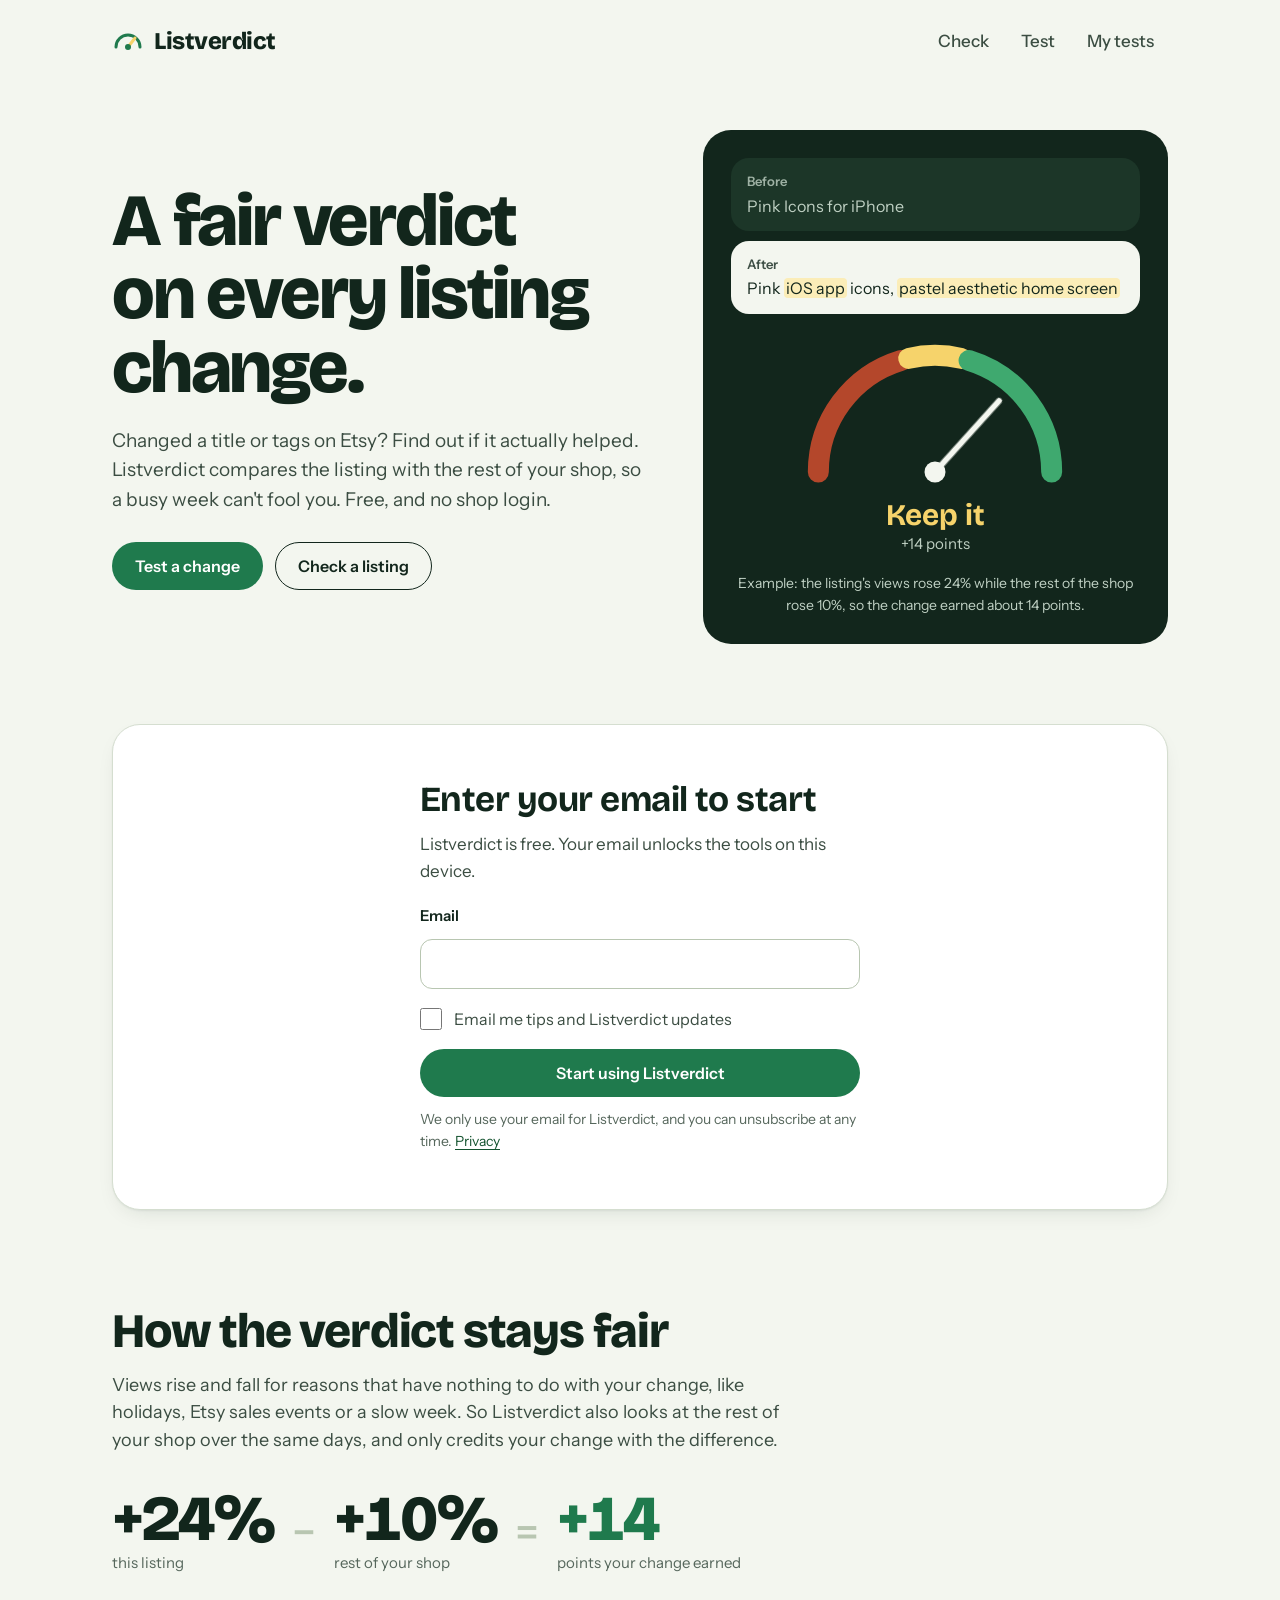
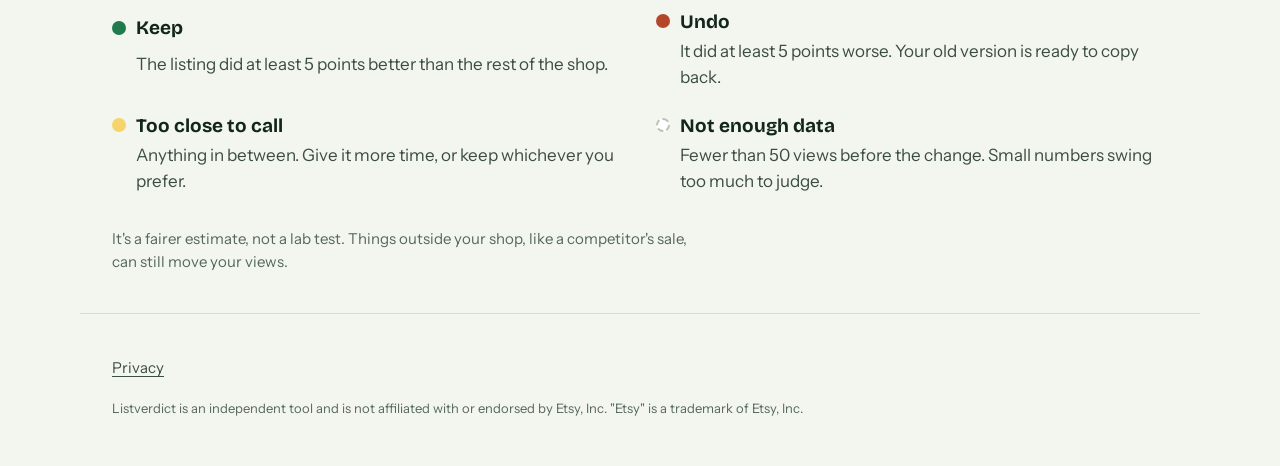
==== index.html @ ee2370c1 "Launch Listverdict: listing checker, change tests and fair verdicts Free, email-gated web tool for E" ====
<!doctype html>
<html lang="en">
<head>
  <meta charset="utf-8">
  <meta name="viewport" content="width=device-width, initial-scale=1">
  <title>Listverdict: a fair verdict on every listing change</title>
  <meta name="description" content="A free tool for Etsy sellers. Check a listing, test a change, and get a fair keep-or-undo verdict that accounts for your whole shop.">
  <meta name="theme-color" content="#1F7A4D">
  <meta property="og:title" content="Listverdict">
  <meta property="og:description" content="A fair verdict on every listing change. Free.">
  <meta property="og:type" content="website">
  <link rel="icon" href="favicon.svg" type="image/svg+xml">
  <link rel="preconnect" href="https://fonts.googleapis.com">
  <link rel="preconnect" href="https://fonts.gstatic.com" crossorigin>
  <link rel="stylesheet" href="https://fonts.googleapis.com/css2?family=Bricolage+Grotesque:opsz,wght@12..96,500;12..96,700;12..96,800&family=Instrument+Sans:wght@400;500;600&display=swap">
  <link rel="stylesheet" href="style.css">
</head>
<body>
  <a class="skip-link" href="#app">Skip to the tool</a>

  <header class="site-header">
    <a class="brand" href="#top" aria-label="Listverdict home">
      <svg class="brand-mark" viewBox="0 0 32 32" aria-hidden="true">
        <path d="M4 22a12 12 0 0 1 24 0" fill="none" stroke="currentColor" stroke-width="3" stroke-linecap="round"/>
        <path d="M16 22l7-9" fill="none" stroke="#F6D36B" stroke-width="3" stroke-linecap="round"/>
        <circle cx="16" cy="22" r="3" fill="currentColor"/>
      </svg>
      <span>Listverdict</span>
    </a>
    <nav class="site-nav" aria-label="Tools">
      <a href="#app" data-go="check">Check</a>
      <a href="#app" data-go="test">Test</a>
      <a href="#app" data-go="tests">My tests</a>
    </nav>
  </header>

  <main id="top">
    <section class="hero">
      <div class="hero-copy">
        <h1>A fair verdict on every listing change.</h1>
        <p class="lede">Changed a title or tags on Etsy? Find out if it actually helped. Listverdict compares the listing with the rest of your shop, so a busy week can't fool you. Free, and no shop login.</p>
        <div class="hero-actions">
          <a class="btn btn-primary" href="#app" data-go="test">Test a change</a>
          <a class="btn btn-ghost" href="#app" data-go="check">Check a listing</a>
        </div>
      </div>

      <figure class="hero-demo" aria-label="Example verdict">
        <div class="demo-cards">
          <div class="demo-card demo-old">
            <span class="demo-tag">Before</span>
            <p>Pink Icons for iPhone</p>
          </div>
          <div class="demo-card demo-new">
            <span class="demo-tag">After</span>
            <p>Pink <mark>iOS app</mark> icons, <mark>pastel aesthetic home screen</mark></p>
          </div>
        </div>
        <div class="demo-meter">
          <svg class="meter" viewBox="0 0 240 140" aria-hidden="true">
            <path class="meter-zone zone-undo" d="M20 120 A100 100 0 0 1 90.8 24.4"/>
            <path class="meter-zone zone-close" d="M97.5 22.6 A100 100 0 0 1 142.5 22.6"/>
            <path class="meter-zone zone-keep" d="M149.2 24.4 A100 100 0 0 1 220 120"/>
            <g class="needle" style="--deg: 42deg">
              <line x1="120" y1="120" x2="120" y2="38"/>
            </g>
            <circle class="needle-hub" cx="120" cy="120" r="9"/>
          </svg>
          <div class="demo-result">
            <strong>Keep it</strong>
            <span>+14 points</span>
          </div>
        </div>
        <figcaption>Example: the listing's views rose 24% while the rest of the shop rose 10%, so the change earned about 14 points.</figcaption>
      </figure>
    </section>

    <section id="app" class="app" aria-label="Listverdict tools">
      <!-- Email gate: shown until the visitor enters an email on this device -->
      <div class="gate" id="gate">
        <form class="gate-form" id="gate-form" novalidate>
          <h2>Enter your email to start</h2>
          <p>Listverdict is free. Your email unlocks the tools on this device.</p>
          <label class="field-label" for="gate-email">Email</label>
          <input class="input" id="gate-email" name="email" type="email" autocomplete="email" inputmode="email" required>
          <label class="checkbox">
            <input type="checkbox" id="gate-consent" name="consent">
            <span>Email me tips and Listverdict updates</span>
          </label>
          <button class="btn btn-primary btn-wide" type="submit" id="gate-submit">Start using Listverdict</button>
          <p class="form-error" id="gate-error" role="alert"></p>
          <p class="fine">We only use your email for Listverdict, and you can unsubscribe at any time. <a href="privacy.html">Privacy</a></p>
        </form>
      </div>

      <div class="tool" id="tool" hidden>
        <div class="tabs" role="tablist" aria-label="Choose a tool">
          <button class="tab" role="tab" id="tab-check" aria-controls="panel-check" data-tab="check">Check a listing</button>
          <button class="tab" role="tab" id="tab-test" aria-controls="panel-test" data-tab="test">Test a change</button>
          <button class="tab" role="tab" id="tab-tests" aria-controls="panel-tests" data-tab="tests">My tests <span class="tab-count" id="tests-count"></span></button>
        </div>

        <!-- Check a listing -->
        <div class="panel" role="tabpanel" id="panel-check" aria-labelledby="tab-check">
          <div class="check-grid">
            <div class="check-inputs">
              <div class="field">
                <div class="field-head">
                  <label class="field-label" for="check-title">Title</label>
                  <span class="counter" id="check-title-count">0 / 140</span>
                </div>
                <textarea class="input" id="check-title" rows="3" placeholder="Paste your listing title"></textarea>
              </div>
              <div class="field">
                <div class="field-head">
                  <span class="field-label" id="check-tags-label">Tags</span>
                  <span class="counter" id="check-tags-count">0 / 13</span>
                </div>
                <div class="chips" data-chips="check-tags" aria-labelledby="check-tags-label"></div>
                <p class="hint">Press Enter or type a comma after each tag. You can paste them all at once.</p>
              </div>
              <div class="field">
                <div class="field-head">
                  <label class="field-label" for="check-desc">First lines of the description <span class="optional">(optional)</span></label>
                  <span class="counter" id="check-desc-count">0</span>
                </div>
                <textarea class="input" id="check-desc" rows="3" placeholder="Paste the start of your description"></textarea>
              </div>
            </div>
            <div class="check-results" aria-live="polite">
              <h3 class="results-title" id="check-summary">Paste a title to see tips</h3>
              <ul class="tips" id="check-tips"></ul>
            </div>
          </div>
        </div>

        <!-- Test a change (step by step) -->
        <div class="panel" role="tabpanel" id="panel-test" aria-labelledby="tab-test" hidden>
          <div class="progress" aria-hidden="true"><span class="progress-bar" id="wiz-bar"></span></div>
          <p class="step-count" id="wiz-count">Step 1 of 5</p>

          <form class="wizard" id="wizard" novalidate>
            <fieldset class="step" data-step="1">
              <legend class="step-title">Which listing are you changing?</legend>
              <p class="step-help">A short name so you can find this test later.</p>
              <input class="input input-big" id="wiz-name" type="text" maxlength="60" placeholder="e.g. Pink icon pack">
            </fieldset>

            <fieldset class="step" data-step="2" hidden>
              <legend class="step-title">Paste the version that's live now</legend>
              <p class="step-help">This is your backup. If the change doesn't work, you'll copy it back from here.</p>
              <div class="field">
                <div class="field-head">
                  <label class="field-label" for="wiz-old-title">Current title</label>
                  <span class="counter" id="wiz-old-title-count">0 / 140</span>
                </div>
                <textarea class="input" id="wiz-old-title" rows="3"></textarea>
              </div>
              <div class="field">
                <div class="field-head">
                  <span class="field-label" id="wiz-old-tags-label">Current tags <span class="optional">(optional)</span></span>
                  <span class="counter" id="wiz-old-tags-count">0 / 13</span>
                </div>
                <div class="chips" data-chips="wiz-old-tags" aria-labelledby="wiz-old-tags-label"></div>
              </div>
            </fieldset>

            <fieldset class="step" data-step="3" hidden>
              <legend class="step-title">Write the new version</legend>
              <p class="step-help">We've copied your current version in. Change only one or two things, so you know what made the difference.</p>
              <div class="field">
                <div class="field-head">
                  <label class="field-label" for="wiz-new-title">New title</label>
                  <span class="counter" id="wiz-new-title-count">0 / 140</span>
                </div>
                <textarea class="input" id="wiz-new-title" rows="3"></textarea>
              </div>
              <div class="field">
                <div class="field-head">
                  <span class="field-label" id="wiz-new-tags-label">New tags <span class="optional">(optional)</span></span>
                  <span class="counter" id="wiz-new-tags-count">0 / 13</span>
                </div>
                <div class="chips" data-chips="wiz-new-tags" aria-labelledby="wiz-new-tags-label"></div>
              </div>
            </fieldset>

            <fieldset class="step" data-step="4" hidden>
              <legend class="step-title">Views from the 14 days before the change</legend>
              <p class="step-help">In Etsy, open Shop Manager, then Stats. Set the date range to the last 14 days. Use views for both numbers.</p>
              <div class="number-pair">
                <div class="field">
                  <label class="field-label" for="wiz-before-listing">This listing's views</label>
                  <input class="input input-big" id="wiz-before-listing" type="number" inputmode="numeric" min="0" step="1">
                </div>
                <div class="field">
                  <label class="field-label" for="wiz-before-shop">Whole shop's views</label>
                  <input class="input input-big" id="wiz-before-shop" type="number" inputmode="numeric" min="0" step="1">
                </div>
              </div>
            </fieldset>

            <fieldset class="step" data-step="5" hidden>
              <legend class="step-title">Now make the change on Etsy</legend>
              <p class="step-help">Copy your new version into the listing, save it on Etsy, then start the test here.</p>
              <div class="swap" id="wiz-swap"></div>
            </fieldset>

            <p class="form-error" id="wiz-error" role="alert"></p>
            <div class="wizard-nav">
              <button class="btn btn-ghost" type="button" id="wiz-back">Back</button>
              <button class="btn btn-primary" type="submit" id="wiz-next">Next</button>
            </div>
          </form>
        </div>

        <!-- My tests -->
        <div class="panel" role="tabpanel" id="panel-tests" aria-labelledby="tab-tests" hidden>
          <div class="tests-empty" id="tests-empty">
            <h3>No tests yet</h3>
            <p>Start one and it will appear here with a countdown to its verdict.</p>
            <button class="btn btn-primary" type="button" data-tab-go="test">Test a change</button>
          </div>
          <ul class="tests" id="tests-list"></ul>
          <div class="backup">
            <p>Your tests are saved in this browser only. Download a backup to keep them safe or move them to another device.</p>
            <div class="backup-actions">
              <button class="btn btn-small" type="button" id="backup-download">Download backup</button>
              <label class="btn btn-small btn-file">Restore backup<input type="file" id="backup-restore" accept="application/json,.json"></label>
            </div>
            <p class="form-error" id="backup-error" role="alert"></p>
          </div>
        </div>
      </div>
    </section>

    <section class="fair">
      <div class="fair-copy">
        <h2>How the verdict stays fair</h2>
        <p>Views rise and fall for reasons that have nothing to do with your change, like holidays, Etsy sales events or a slow week. So Listverdict also looks at the rest of your shop over the same days, and only credits your change with the difference.</p>
      </div>
      <div class="equation" aria-label="This listing up 24 percent, minus the rest of your shop up 10 percent, equals 14 points earned by your change">
        <div class="eq-term"><span class="eq-num">+24%</span><span class="eq-label">this listing</span></div>
        <span class="eq-op" aria-hidden="true">−</span>
        <div class="eq-term"><span class="eq-num">+10%</span><span class="eq-label">rest of your shop</span></div>
        <span class="eq-op" aria-hidden="true">=</span>
        <div class="eq-term eq-answer"><span class="eq-num">+14</span><span class="eq-label">points your change earned</span></div>
      </div>
      <dl class="rules">
        <div><dt class="rule-keep">Keep</dt><dd>The listing did at least 5 points better than the rest of the shop.</dd></div>
        <div><dt class="rule-undo">Undo</dt><dd>It did at least 5 points worse. Your old version is ready to copy back.</dd></div>
        <div><dt class="rule-close">Too close to call</dt><dd>Anything in between. Give it more time, or keep whichever you prefer.</dd></div>
        <div><dt class="rule-data">Not enough data</dt><dd>Fewer than 50 views before the change. Small numbers swing too much to judge.</dd></div>
      </dl>
      <p class="fair-note">It's a fairer estimate, not a lab test. Things outside your shop, like a competitor's sale, can still move your views.</p>
    </section>
  </main>

  <footer class="site-footer">
    <p class="footer-kofi" id="kofi-wrap" hidden>Listverdict is free. If it helped, you can <a id="kofi-link" href="#" target="_blank" rel="noopener">buy me a coffee</a>.</p>
    <p class="footer-links"><a href="privacy.html">Privacy</a></p>
    <p class="footer-legal">Listverdict is an independent tool and is not affiliated with or endorsed by Etsy, Inc. "Etsy" is a trademark of Etsy, Inc.</p>
  </footer>

  <dialog class="dialog" id="results-dialog" aria-labelledby="results-title">
    <form method="dialog" class="dialog-close-form"><button class="dialog-x" aria-label="Close">×</button></form>
    <div id="results-body"></div>
  </dialog>

  <div class="toast" id="toast" role="status" aria-live="polite"></div>

  <script src="script.js" defer></script>
</body>
</html>
---- style.css ----
/* Listverdict styles
   Colours and type live in the :root tokens below, so the look can be changed in one place. */

:root {
  --leaf: #1F7A4D;
  --leaf-deep: #14532F;
  --leaf-soft: #E2F0E4;
  --forest: #12261C;
  --forest-2: #1C3628;
  --paper: #F3F6EF;
  --card: #FFFFFF;
  --sun: #F6D36B;
  --sun-soft: #FBEDB8;
  --brick: #B4472B;
  --brick-soft: #F8E1D9;
  --amber-ink: #7A5200;
  --ink: #12261C;
  --ink-2: #3B4D42;
  --muted: #56675C;
  --line: #D5DED0;
  --line-strong: #B8C6B1;

  --font-display: "Bricolage Grotesque", "Avenir Next", system-ui, sans-serif;
  --font-body: "Instrument Sans", system-ui, -apple-system, "Segoe UI", sans-serif;

  --r-panel: 28px;
  --r-card: 18px;
  --r-input: 12px;
  --shadow: 0 1px 2px rgba(18, 38, 28, .06), 0 8px 24px -12px rgba(18, 38, 28, .18);

  color-scheme: light;
}

*, *::before, *::after { box-sizing: border-box; }

html { -webkit-text-size-adjust: 100%; scroll-behavior: smooth; }

body {
  margin: 0;
  background: var(--paper);
  color: var(--ink);
  font-family: var(--font-body);
  font-size: 17px;
  line-height: 1.55;
}

img, svg { display: block; max-width: 100%; }

a { color: var(--leaf-deep); text-underline-offset: 3px; }
a:hover { color: var(--leaf); }

h1, h2, h3 {
  font-family: var(--font-display);
  line-height: 1.08;
  letter-spacing: -0.015em;
  margin: 0;
}

p { margin: 0; }

button, input, textarea { font: inherit; color: inherit; }

:focus-visible {
  outline: 3px solid var(--leaf);
  outline-offset: 2px;
  border-radius: 6px;
}

[hidden] { display: none !important; }

.skip-link {
  position: absolute;
  left: 12px;
  top: -60px;
  background: var(--forest);
  color: #fff;
  padding: 10px 16px;
  border-radius: 10px;
  z-index: 50;
}
.skip-link:focus { top: 12px; color: #fff; }

/* ---------- Header ---------- */

.site-header {
  max-width: 1120px;
  margin: 0 auto;
  padding: 18px 20px;
  display: flex;
  flex-wrap: wrap;
  align-items: center;
  justify-content: space-between;
  gap: 12px 24px;
}

.brand {
  display: inline-flex;
  align-items: center;
  gap: 10px;
  text-decoration: none;
  color: var(--forest);
  font-family: var(--font-display);
  font-weight: 800;
  font-size: 24px;
  letter-spacing: -0.02em;
  min-height: 44px;
}
.brand:hover { color: var(--forest); }
.brand-mark { width: 32px; height: 32px; color: var(--leaf); }

.site-nav { display: flex; gap: 4px; flex-wrap: wrap; }
.site-nav a {
  text-decoration: none;
  color: var(--ink-2);
  font-weight: 500;
  padding: 10px 14px;
  border-radius: 999px;
  min-height: 44px;
  display: inline-flex;
  align-items: center;
}
.site-nav a:hover { background: var(--leaf-soft); color: var(--forest); }

/* ---------- Buttons ---------- */

.btn {
  display: inline-flex;
  align-items: center;
  justify-content: center;
  gap: 8px;
  min-height: 48px;
  padding: 0 22px;
  border-radius: 999px;
  border: 1.5px solid transparent;
  font-weight: 600;
  font-size: 16px;
  text-decoration: none;
  cursor: pointer;
  transition: background-color .15s ease, transform .15s ease, border-color .15s ease;
}
.btn:active { transform: translateY(1px); }
.btn:disabled { opacity: .55; cursor: not-allowed; }

.btn-primary { background: var(--leaf); color: #fff; }
.btn-primary:hover { background: var(--leaf-deep); color: #fff; }

.btn-ghost { background: transparent; border-color: var(--forest); color: var(--forest); }
.btn-ghost:hover { background: var(--forest); color: #fff; }

.btn-small {
  min-height: 44px;
  padding: 0 16px;
  font-size: 15px;
  background: var(--card);
  border-color: var(--line-strong);
  color: var(--forest);
}
.btn-small:hover { border-color: var(--forest); }

.btn-wide { width: 100%; }

.btn-file { position: relative; overflow: hidden; }
.btn-file input {
  position: absolute;
  inset: 0;
  opacity: 0;
  cursor: pointer;
}
.btn-file:focus-within { outline: 3px solid var(--leaf); outline-offset: 2px; }

/* ---------- Hero ---------- */

.hero {
  max-width: 1120px;
  margin: 0 auto;
  padding: 28px 20px 56px;
  display: grid;
  gap: 40px;
  align-items: center;
}

.hero h1 {
  font-size: clamp(2.5rem, 8vw, 4.6rem);
  font-weight: 800;
  line-height: 1.0;
  letter-spacing: -0.03em;
  max-width: 11ch;
}

.lede {
  margin-top: 20px;
  font-size: 19px;
  color: var(--ink-2);
  max-width: 34em;
}

.hero-actions { margin-top: 28px; display: flex; flex-wrap: wrap; gap: 12px; }

.hero-demo {
  margin: 0;
  background: var(--forest);
  color: #F3F6EF;
  border-radius: var(--r-panel);
  padding: 22px;
  display: grid;
  gap: 18px;
}

.demo-cards { display: grid; gap: 10px; }

.demo-card {
  border-radius: var(--r-card);
  padding: 14px 16px;
  font-size: 16px;
  line-height: 1.4;
}
.demo-old { background: var(--forest-2); color: #BFD0C3; }
.demo-new { background: var(--paper); color: var(--forest); }
.demo-new mark { background: var(--sun-soft); color: var(--forest); border-radius: 4px; padding: 0 2px; }

.demo-tag {
  display: block;
  font-size: 13px;
  font-weight: 600;
  margin-bottom: 4px;
  opacity: .8;
}

.demo-meter { display: grid; justify-items: center; gap: 4px; }
.demo-meter .meter { width: min(280px, 100%); }

.demo-result { text-align: center; display: grid; }
.demo-result strong {
  font-family: var(--font-display);
  font-size: 30px;
  color: var(--sun);
  line-height: 1.1;
}
.demo-result span { color: #BFD0C3; font-size: 15px; }

.hero-demo figcaption { font-size: 14px; color: #BFD0C3; text-align: center; }

/* Meter (used in the hero and in verdicts) */

.meter-zone { fill: none; stroke-width: 18; stroke-linecap: round; }
.zone-undo { stroke: var(--brick); }
.zone-close { stroke: var(--sun); }
.zone-keep { stroke: var(--leaf); }
.hero-demo .zone-keep { stroke: #3FA96F; }

.needle {
  transform-origin: 120px 120px;
  transform: rotate(var(--deg, 0deg));
  transition: transform 1.1s cubic-bezier(.34, 1.4, .5, 1);
}
.needle line { stroke: currentColor; stroke-width: 5; stroke-linecap: round; }
.needle-hub { fill: currentColor; }

.hero-demo .needle, .hero-demo .needle-hub { color: #F3F6EF; }

/* One page-load moment: the hero needle swings into place */
.hero-demo .needle { animation: needle-in 1.4s cubic-bezier(.34, 1.4, .5, 1) .3s both; }
.hero-demo .demo-result { animation: fade-in .4s ease 1.4s both; }

@keyframes needle-in {
  from { transform: rotate(-90deg); }
  to { transform: rotate(var(--deg)); }
}
@keyframes fade-in {
  from { opacity: 0; transform: translateY(4px); }
  to { opacity: 1; transform: none; }
}

/* ---------- App panel ---------- */

.app {
  max-width: 1120px;
  margin: 0 auto;
  padding: 0 20px;
  scroll-margin-top: 16px;
}

.gate, .tool {
  background: var(--card);
  border: 1px solid var(--line);
  border-radius: var(--r-panel);
  box-shadow: var(--shadow);
}

.gate { padding: 36px 20px; }

.gate-form {
  max-width: 440px;
  margin: 0 auto;
  display: grid;
  gap: 12px;
}
.gate-form h2 { font-size: clamp(1.7rem, 5vw, 2.2rem); }
.gate-form > p:first-of-type { color: var(--ink-2); margin-bottom: 8px; }

.checkbox {
  display: flex;
  align-items: flex-start;
  gap: 12px;
  font-size: 16px;
  color: var(--ink-2);
  cursor: pointer;
  padding: 6px 0;
}
.checkbox input {
  width: 22px;
  height: 22px;
  margin: 1px 0 0;
  accent-color: var(--leaf);
  flex: none;
}

.fine { font-size: 14px; color: var(--muted); }

.form-error { color: var(--brick); font-size: 15px; font-weight: 500; min-height: 0; }
.form-error:empty { display: none; }

/* Tabs */

.tool { padding: 14px; }

.tabs {
  display: flex;
  gap: 4px;
  padding: 4px;
  background: var(--paper);
  border-radius: 999px;
  overflow-x: auto;
  scrollbar-width: none;
}
.tabs::-webkit-scrollbar { display: none; }

.tab {
  flex: 1 0 auto;
  min-height: 44px;
  padding: 0 16px;
  border: 0;
  border-radius: 999px;
  background: transparent;
  color: var(--ink-2);
  font-weight: 600;
  font-size: 15px;
  cursor: pointer;
  white-space: nowrap;
}
.tab:hover { color: var(--forest); }
.tab[aria-selected="true"] { background: var(--forest); color: #fff; }

.tab-count {
  display: inline-block;
  min-width: 22px;
  padding: 0 6px;
  margin-left: 4px;
  border-radius: 999px;
  background: var(--sun);
  color: var(--forest);
  font-size: 13px;
  line-height: 22px;
}
.tab-count:empty { display: none; }

.panel { padding: 22px 8px 10px; }

@media (max-width: 420px) {
  .tab { padding: 0 10px; font-size: 14px; }
}

/* Fields */

.field { display: grid; gap: 6px; margin-bottom: 18px; }
.field-head { display: flex; justify-content: space-between; align-items: baseline; gap: 12px; }
.field-label { font-weight: 600; font-size: 15px; color: var(--forest); }
.optional { font-weight: 400; color: var(--muted); }
.hint { font-size: 14px; color: var(--muted); }

.counter { font-size: 14px; color: var(--muted); font-variant-numeric: tabular-nums; white-space: nowrap; }
.counter.is-warn { color: var(--amber-ink); font-weight: 600; }
.counter.is-bad { color: var(--brick); font-weight: 600; }

.input {
  width: 100%;
  min-height: 48px;
  padding: 12px 14px;
  border: 1.5px solid var(--line-strong);
  border-radius: var(--r-input);
  background: var(--card);
  font-size: 16px;
  line-height: 1.45;
  transition: border-color .15s ease;
}
.input:focus { outline: none; border-color: var(--leaf); box-shadow: 0 0 0 3px var(--leaf-soft); }
.input.is-invalid { border-color: var(--brick); }
textarea.input { resize: vertical; }
.input-big { font-size: 20px; min-height: 56px; }

/* Tag chips */

.chips {
  display: flex;
  flex-wrap: wrap;
  gap: 8px;
  padding: 8px;
  min-height: 52px;
  border: 1.5px solid var(--line-strong);
  border-radius: var(--r-input);
  background: var(--card);
  cursor: text;
}
.chips:focus-within { border-color: var(--leaf); box-shadow: 0 0 0 3px var(--leaf-soft); }

.chip {
  display: inline-flex;
  align-items: center;
  gap: 2px;
  max-width: 100%;
  padding: 0 4px 0 12px;
  min-height: 34px;
  border-radius: 999px;
  background: var(--leaf-soft);
  color: var(--forest);
  font-size: 15px;
}
.chip.is-long { background: var(--brick-soft); color: #7A2A16; }
.chip-text { overflow-wrap: anywhere; }
.chip-x {
  width: 30px;
  height: 30px;
  border: 0;
  border-radius: 999px;
  background: transparent;
  cursor: pointer;
  font-size: 18px;
  line-height: 1;
  color: inherit;
}
.chip-x:hover { background: rgba(18, 38, 28, .1); }

.chip-input {
  flex: 1 0 120px;
  min-width: 0;
  min-height: 34px;
  border: 0;
  outline: none;
  background: transparent;
  font-size: 16px;
  padding: 0 6px;
}

/* Checker */

.check-grid { display: grid; gap: 24px; }
.check-grid > * { min-width: 0; }

.check-results {
  background: var(--paper);
  border-radius: var(--r-card);
  padding: 20px;
  align-self: start;
}
.results-title { font-size: 22px; margin-bottom: 14px; }

.tips { list-style: none; margin: 0; padding: 0; display: grid; gap: 12px; }
.tip {
  display: grid;
  grid-template-columns: 22px 1fr;
  gap: 10px;
  font-size: 16px;
  line-height: 1.45;
}
.tip-icon {
  width: 22px;
  height: 22px;
  border-radius: 999px;
  display: grid;
  place-items: center;
  font-size: 13px;
  font-weight: 700;
  color: #fff;
  margin-top: 1px;
}
.tip-bad .tip-icon { background: var(--brick); }
.tip-warn .tip-icon { background: var(--sun); color: var(--forest); }
.tip-good .tip-icon { background: var(--leaf); }
.tip > span:last-child { min-width: 0; overflow-wrap: anywhere; }
.tip-tip .tip-icon { background: var(--leaf-soft); color: var(--leaf-deep); font-style: italic; font-family: Georgia, serif; }
.tip q { quotes: "\201C" "\201D"; font-weight: 600; }

/* Wizard */

.progress { height: 6px; background: var(--paper); border-radius: 999px; overflow: hidden; }
.progress-bar {
  display: block;
  height: 100%;
  width: 20%;
  background: var(--leaf);
  border-radius: 999px;
  transition: width .3s ease;
}
.step-count { margin-top: 10px; font-size: 14px; color: var(--muted); }

.wizard { max-width: 720px; }
.step { border: 0; margin: 0; padding: 0; min-width: 0; }
.step-title {
  padding: 0;
  font-family: var(--font-display);
  font-weight: 700;
  font-size: clamp(1.5rem, 4.5vw, 2rem);
  line-height: 1.12;
  letter-spacing: -0.015em;
  margin: 8px 0 8px;
}
.step-help { color: var(--ink-2); margin-bottom: 20px; max-width: 38em; }

.number-pair { display: grid; gap: 4px 16px; }

.wizard-nav { display: flex; justify-content: space-between; gap: 12px; margin-top: 8px; }
.wizard-nav .btn { min-width: 120px; }

/* Swap cards (old vs new) */

.swap {
  display: grid;
  gap: 12px;
  align-items: stretch;
}

.swap-card {
  border-radius: var(--r-card);
  padding: 16px;
  display: grid;
  gap: 10px;
  align-content: start;
}
.swap-card.is-old { background: var(--paper); border: 1.5px dashed var(--line-strong); }
.swap-card.is-new { background: var(--leaf-soft); border: 1.5px solid #A9D2B4; }

.swap-label { font-family: var(--font-display); font-weight: 700; font-size: 18px; }
.swap-title { font-size: 17px; overflow-wrap: anywhere; }
.swap-title mark { background: var(--sun-soft); color: var(--forest); border-radius: 4px; padding: 0 2px; }
.swap-tags { display: flex; flex-wrap: wrap; gap: 6px; }
.swap-tags span {
  font-size: 14px;
  padding: 3px 10px;
  border-radius: 999px;
  background: rgba(255, 255, 255, .8);
  border: 1px solid var(--line);
}
.swap-tags .is-added { background: var(--sun-soft); border-color: #E8C95A; }
.swap-copy { display: flex; flex-wrap: wrap; gap: 8px; }

.swap-btn {
  justify-self: center;
  align-self: center;
  width: 52px;
  height: 52px;
  border-radius: 999px;
  border: 0;
  background: var(--forest);
  color: #fff;
  cursor: pointer;
  display: grid;
  place-items: center;
  transition: transform .35s ease;
}
.swap-btn svg { width: 24px; height: 24px; transform: rotate(90deg); }
.swap-btn:hover { background: var(--leaf-deep); }
.swap.is-swapped .swap-btn { transform: rotate(180deg); }

.swap.is-swapped .swap-card:first-child { order: 3; }
.swap.is-swapped .swap-card:last-child { order: 1; }
.swap .swap-btn { order: 2; }
.swap.is-animating .swap-card { animation: swap-pop .35s ease; }

@keyframes swap-pop {
  0% { transform: scale(.97); opacity: .6; }
  100% { transform: none; opacity: 1; }
}

/* My tests */

.tests-empty {
  text-align: center;
  padding: 36px 12px;
  display: grid;
  justify-items: center;
  gap: 10px;
}
.tests-empty h3 { font-size: 24px; }
.tests-empty p { color: var(--ink-2); max-width: 30em; margin-bottom: 8px; }

.tests { list-style: none; margin: 0; padding: 0; display: grid; gap: 12px; }

.test-row {
  display: grid;
  grid-template-columns: 64px 1fr;
  gap: 14px;
  align-items: center;
  padding: 16px;
  border: 1px solid var(--line);
  border-radius: var(--r-card);
  background: var(--card);
}

.ring { width: 64px; height: 64px; position: relative; }
.ring svg { width: 64px; height: 64px; transform: rotate(-90deg); }
.ring-track { fill: none; stroke: var(--paper); stroke-width: 7; }
.ring-fill { fill: none; stroke: var(--leaf); stroke-width: 7; stroke-linecap: round; transition: stroke-dashoffset .6s ease; }
.ring-label {
  position: absolute;
  inset: 0;
  display: grid;
  place-items: center;
  text-align: center;
  font-size: 11px;
  line-height: 1.05;
  color: var(--muted);
}
.ring-label b { display: block; font-family: var(--font-display); font-size: 20px; color: var(--forest); }

.verdict-badge {
  width: 64px;
  height: 64px;
  border-radius: 999px;
  display: grid;
  place-items: center;
  font-family: var(--font-display);
  font-weight: 700;
  font-size: 14px;
  text-align: center;
  line-height: 1.05;
}
.badge-keep { background: var(--leaf); color: #fff; }
.badge-undo { background: var(--brick); color: #fff; }
.badge-close { background: var(--sun); color: var(--forest); }
.badge-data { background: var(--paper); color: var(--ink-2); border: 1.5px dashed var(--line-strong); }

.test-main { min-width: 0; display: grid; gap: 4px; }
.test-name { font-family: var(--font-display); font-weight: 700; font-size: 20px; overflow-wrap: anywhere; }
.test-meta { font-size: 15px; color: var(--muted); }
.test-actions { display: flex; flex-wrap: wrap; gap: 8px; margin-top: 8px; }
.btn-link {
  background: none;
  border: 0;
  color: var(--muted);
  text-decoration: underline;
  text-underline-offset: 3px;
  cursor: pointer;
  min-height: 44px;
  padding: 0 8px;
  font-size: 15px;
}
.btn-link:hover { color: var(--brick); }

.backup {
  margin-top: 24px;
  padding-top: 18px;
  border-top: 1px solid var(--line);
  display: grid;
  gap: 10px;
  font-size: 15px;
  color: var(--muted);
}
.backup-actions { display: flex; flex-wrap: wrap; gap: 8px; }

/* ---------- Fair section ---------- */

.fair {
  max-width: 1120px;
  margin: 0 auto;
  padding: 72px 20px 40px;
  display: grid;
  gap: 32px;
}
.fair h2 { font-size: clamp(2rem, 5.5vw, 3rem); font-weight: 800; letter-spacing: -0.025em; }
.fair-copy p { margin-top: 14px; color: var(--ink-2); max-width: 38em; font-size: 18px; }

.equation {
  display: flex;
  flex-wrap: wrap;
  align-items: center;
  gap: 12px 18px;
}
.eq-term { display: grid; }
.eq-num {
  font-family: var(--font-display);
  font-weight: 800;
  font-size: clamp(2.4rem, 9vw, 4rem);
  line-height: 1;
  letter-spacing: -0.03em;
  font-variant-numeric: tabular-nums;
}
.eq-label { font-size: 15px; color: var(--muted); }
.eq-op { font-family: var(--font-display); font-size: clamp(2rem, 7vw, 3rem); color: var(--line-strong); }
.eq-answer .eq-num { color: var(--leaf); }

.rules { margin: 0; display: grid; gap: 14px; }
.rules div { display: grid; gap: 2px; }
.rules dt { font-family: var(--font-display); font-weight: 700; font-size: 19px; display: flex; align-items: center; gap: 10px; }
.rules dt::before { content: ""; width: 14px; height: 14px; border-radius: 999px; flex: none; }
.rules dd { margin: 0 0 0 24px; color: var(--ink-2); }
.rule-keep::before { background: var(--leaf); }
.rule-undo::before { background: var(--brick); }
.rule-close::before { background: var(--sun); }
.rule-data::before { background: var(--card); border: 2px dashed var(--line-strong); }

.fair-note { font-size: 15px; color: var(--muted); max-width: 40em; }

/* ---------- Footer ---------- */

.site-footer {
  max-width: 1120px;
  margin: 0 auto;
  padding: 32px 20px 48px;
  border-top: 1px solid var(--line);
  display: grid;
  gap: 8px;
  font-size: 15px;
  color: var(--muted);
}
.footer-kofi { font-size: 17px; color: var(--ink-2); }
.footer-kofi a { font-weight: 600; }
.footer-links a { color: var(--ink-2); display: inline-block; padding: 10px 0; }
.footer-legal { font-size: 13px; }

/* ---------- Dialog (results and verdicts) ---------- */

.dialog {
  width: min(560px, calc(100vw - 24px));
  max-height: calc(100vh - 24px);
  border: 0;
  border-radius: 24px;
  padding: 26px 22px 22px;
  background: var(--card);
  color: var(--ink);
  box-shadow: 0 24px 64px -16px rgba(18, 38, 28, .45);
}
.dialog::backdrop { background: rgba(18, 38, 28, .55); }
.dialog-close-form { position: absolute; top: 10px; right: 10px; margin: 0; }
.dialog-x {
  width: 44px;
  height: 44px;
  border: 0;
  border-radius: 999px;
  background: var(--paper);
  font-size: 24px;
  line-height: 1;
  cursor: pointer;
}
.dialog h2 { font-size: 26px; margin-right: 44px; margin-bottom: 8px; }
.dialog .step-help { margin-bottom: 16px; }
.dialog .wizard-nav { justify-content: flex-end; }

.notice {
  background: var(--sun-soft);
  color: var(--forest);
  border-radius: var(--r-input);
  padding: 12px 14px;
  font-size: 15px;
  margin-bottom: 16px;
}

.verdict { display: grid; gap: 14px; }
.verdict .meter { width: min(300px, 100%); justify-self: center; }
.verdict .needle, .verdict .needle-hub { color: var(--forest); }
.verdict-word {
  font-family: var(--font-display);
  font-weight: 800;
  font-size: clamp(2.2rem, 9vw, 3rem);
  line-height: 1;
  text-align: center;
  letter-spacing: -0.02em;
}
.verdict-keep .verdict-word { color: var(--leaf); }
.verdict-undo .verdict-word { color: var(--brick); }
.verdict-close .verdict-word { color: var(--amber-ink); }
.verdict-data .verdict-word { color: var(--ink-2); }
.verdict-points { text-align: center; color: var(--muted); font-size: 16px; }
.verdict-explain { color: var(--ink-2); }
.verdict-numbers {
  display: grid;
  grid-template-columns: 1fr auto;
  gap: 6px 16px;
  margin: 0;
  padding: 14px 16px;
  background: var(--paper);
  border-radius: var(--r-input);
  font-size: 15px;
}
.verdict-numbers dt { color: var(--ink-2); }
.verdict-numbers dd { margin: 0; font-weight: 600; text-align: right; font-variant-numeric: tabular-nums; }

/* ---------- Toast ---------- */

.toast {
  position: fixed;
  left: 50%;
  bottom: 20px;
  transform: translate(-50%, 20px);
  background: var(--forest);
  color: #fff;
  padding: 12px 18px;
  border-radius: 999px;
  font-weight: 500;
  font-size: 15px;
  opacity: 0;
  pointer-events: none;
  transition: opacity .2s ease, transform .2s ease;
  z-index: 100;
  max-width: calc(100vw - 32px);
  text-align: center;
}
.toast.is-on { opacity: 1; transform: translate(-50%, 0); }

/* ---------- Larger screens ---------- */

@media (min-width: 640px) {
  .number-pair { grid-template-columns: 1fr 1fr; }
  .rules { grid-template-columns: 1fr 1fr; gap: 20px 32px; }
  .tool { padding: 18px; }
  .panel { padding: 26px 14px 14px; }
  .gate { padding: 56px 32px; }
}

@media (min-width: 900px) {
  .site-header, .hero, .app, .fair, .site-footer { padding-left: 32px; padding-right: 32px; }
  .hero { grid-template-columns: 1.15fr 1fr; padding-top: 48px; padding-bottom: 80px; gap: 56px; }
  .hero-demo { padding: 28px; }
  .check-grid { grid-template-columns: 1.2fr 1fr; gap: 32px; }
  .swap { grid-template-columns: 1fr auto 1fr; }
  .swap-btn svg { transform: none; }
  .fair { grid-template-columns: 1fr 1fr; column-gap: 56px; padding-top: 96px; }
  .fair-copy, .equation { grid-column: 1 / -1; }
  .fair-copy { max-width: 760px; }
  .rules { grid-column: 1 / -1; grid-template-columns: 1fr 1fr; }
  .fair-note { grid-column: 1 / -1; }
}

/* ---------- Reduced motion ---------- */

@media (prefers-reduced-motion: reduce) {
  *, *::before, *::after {
    animation-duration: .01ms !important;
    animation-delay: 0s !important;
    transition-duration: .01ms !important;
    scroll-behavior: auto !important;
  }
}
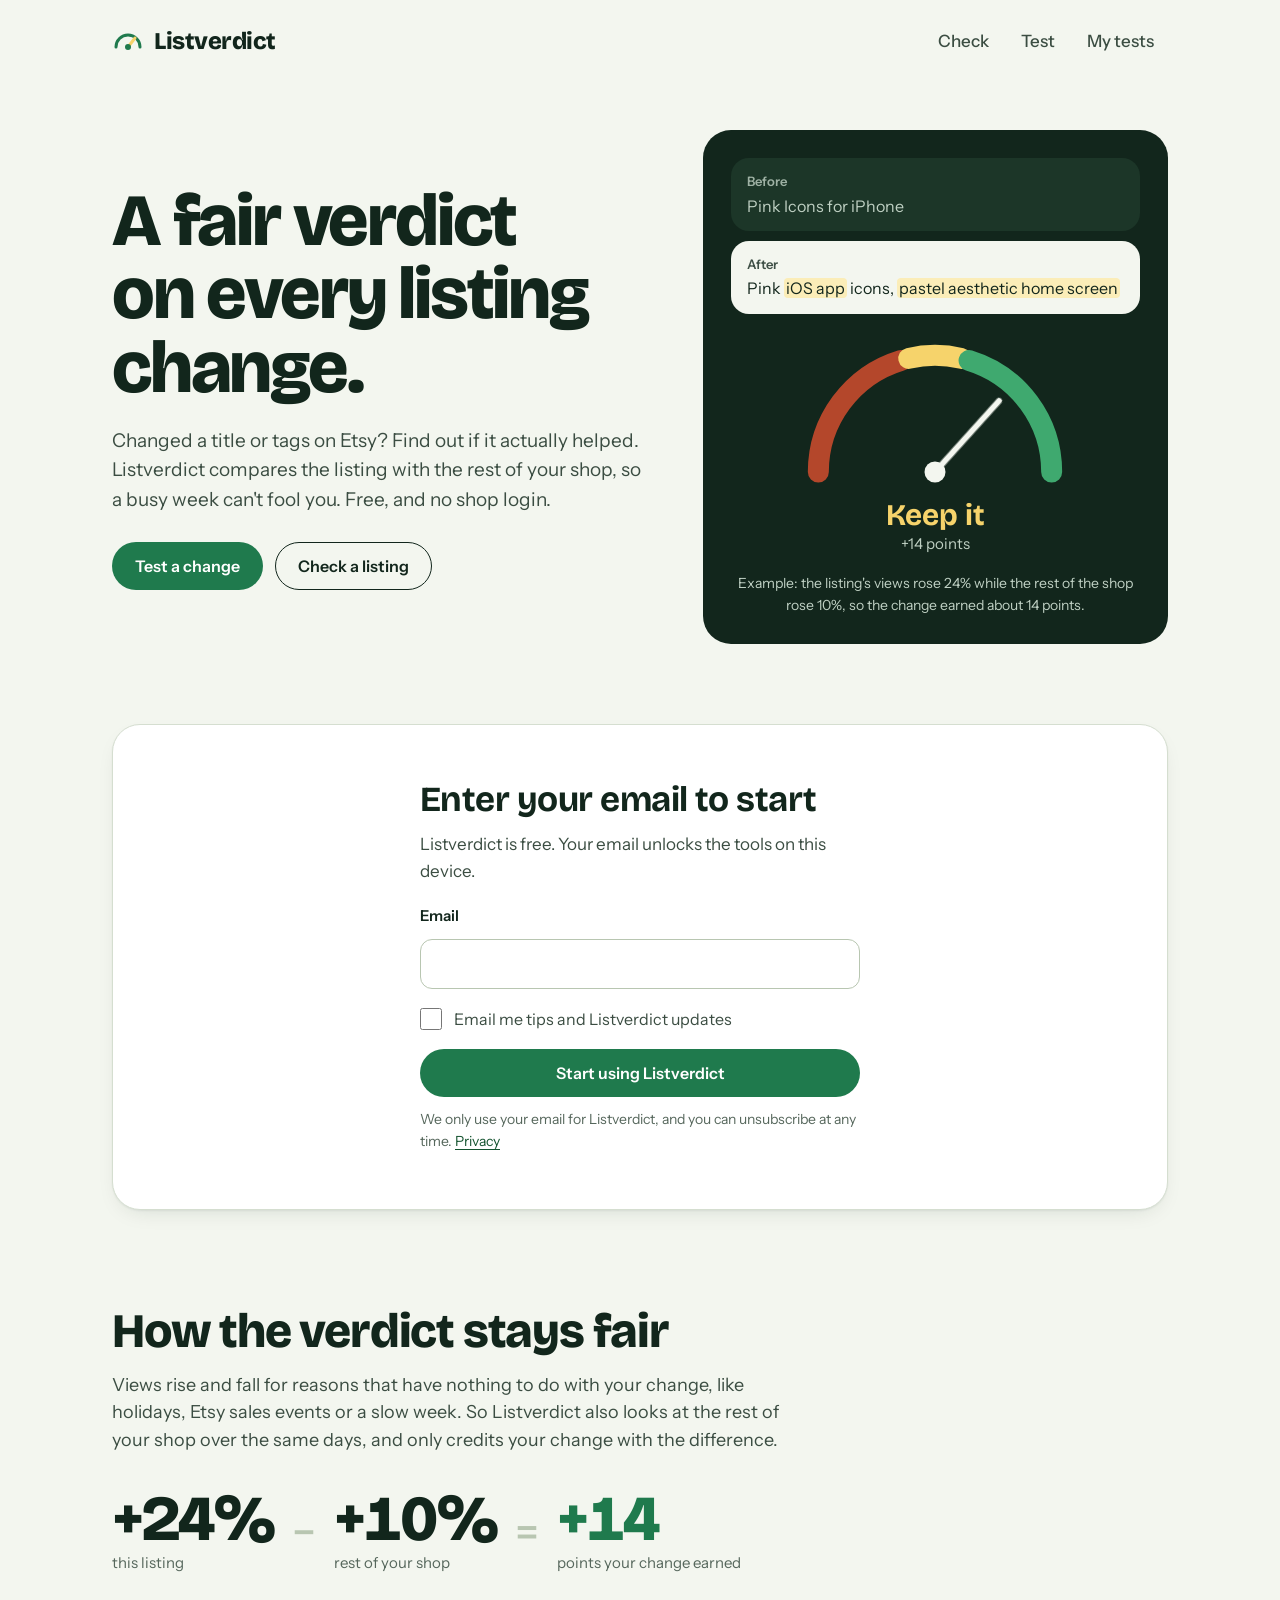
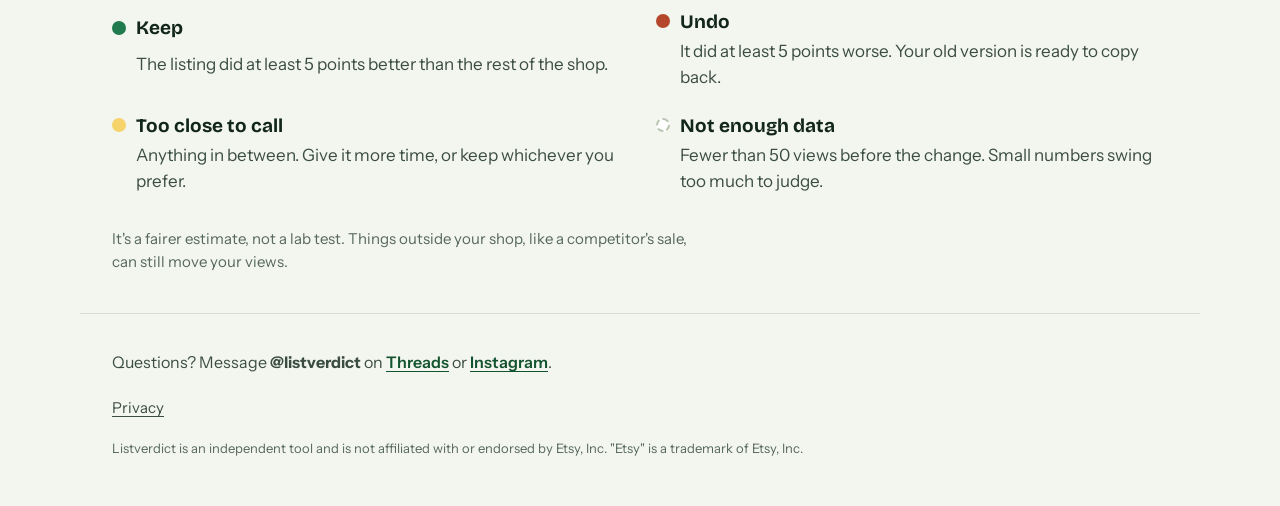
==== commit c66b9051: "Add Threads and Instagram contact line to the footer Co-Authored-By: Claude Opus 5.5 <noreply@anthro" ====
--- a/index.html
+++ b/index.html
@@ -257,6 +257,7 @@
 
   <footer class="site-footer">
     <p class="footer-kofi" id="kofi-wrap" hidden>Listverdict is free. If it helped, you can <a id="kofi-link" href="#" target="_blank" rel="noopener">buy me a coffee</a>.</p>
+    <p class="footer-contact">Questions? Message <strong>@listverdict</strong> on <a href="https://www.threads.com/@listverdict" target="_blank" rel="noopener">Threads</a> or <a href="https://www.instagram.com/listverdict/" target="_blank" rel="noopener">Instagram</a>.</p>
     <p class="footer-links"><a href="privacy.html">Privacy</a></p>
     <p class="footer-legal">Listverdict is an independent tool and is not affiliated with or endorsed by Etsy, Inc. "Etsy" is a trademark of Etsy, Inc.</p>
   </footer>
--- a/style.css
+++ b/style.css
@@ -724,6 +724,8 @@
 }
 .footer-kofi { font-size: 17px; color: var(--ink-2); }
 .footer-kofi a { font-weight: 600; }
+.footer-contact { font-size: 16px; line-height: 2; color: var(--ink-2); }
+.footer-contact a { font-weight: 600; padding: 8px 0; }
 .footer-links a { color: var(--ink-2); display: inline-block; padding: 10px 0; }
 .footer-legal { font-size: 13px; }
 
